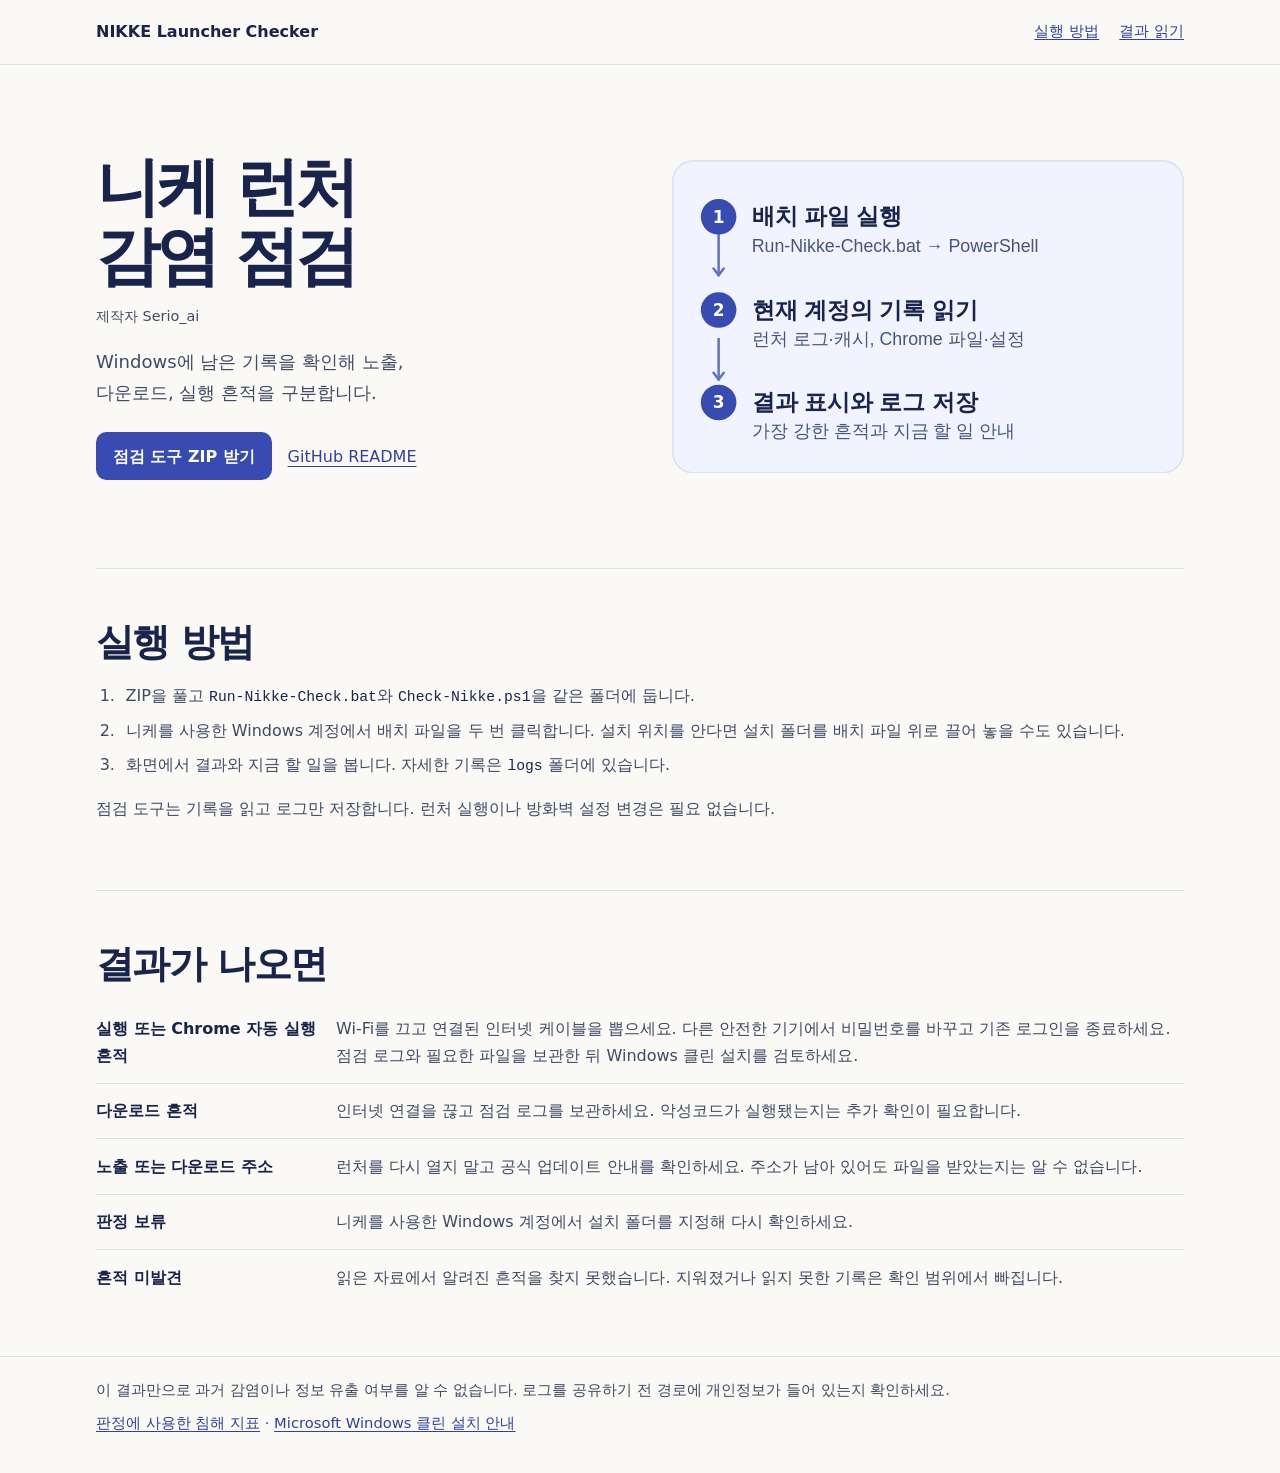
==== docs/index.html @ ef56664b "Add NIKKE launcher checker and user guide" ====
<!doctype html>
<html lang="ko">
<head>
  <meta charset="utf-8">
  <meta name="viewport" content="width=device-width, initial-scale=1">
  <meta name="description" content="니케 PC 런처의 알려진 감염 흔적을 Windows에서 확인하는 방법과 결과별 대응을 설명합니다.">
  <title>NIKKE Launcher Checker · 니케 런처 감염 점검</title>
  <style>
    :root { color-scheme: light; --paper: #faf9f5; --ink: #18244b; --body: #3f4a64; --line: #dce0eb; --accent: #374bb0; }
    * { box-sizing: border-box; }
    body { margin: 0; background: var(--paper); color: var(--body); font: 16px/1.7 system-ui, 'Malgun Gothic', sans-serif; word-break: keep-all; overflow-wrap: anywhere; }
    a { color: #2e429e; text-underline-offset: .22em; }
    a:focus-visible { outline: 3px solid #a54919; outline-offset: 4px; }
    .wrap { width: min(100% - 2rem, 68rem); margin-inline: auto; }
    header { border-bottom: 1px solid var(--line); }
    .bar { min-height: 4rem; display: flex; align-items: center; justify-content: space-between; gap: .6rem 1rem; flex-wrap: wrap; padding-block: .65rem; }
    .brand { color: var(--ink); font-weight: 750; }
    nav { display: flex; flex-wrap: wrap; gap: .5rem 1.25rem; }
    nav a { font-size: .94rem; }
    .hero { display: grid; grid-template-columns: 1fr 1fr; gap: clamp(1.5rem, 5vw, 4.5rem); align-items: center; padding-block: clamp(2.5rem, 7vw, 5.5rem); }
    h1, h2, dt { color: var(--ink); }
    h1 { margin: 0; font-size: clamp(2.35rem, 5vw, 4.4rem); line-height: 1.08; letter-spacing: -.06em; }
    h2 { margin: 0 0 .9rem; font-size: clamp(1.6rem, 4vw, 2.35rem); line-height: 1.2; letter-spacing: -.04em; }
    .author { margin: .8rem 0 0; font-size: .9rem; }
    .lead { margin: 1.15rem 0 1.5rem; max-width: 31ch; font-size: 1.13rem; }
    .actions { display: flex; align-items: center; flex-wrap: wrap; gap: .75rem 1rem; }
    .download { background: var(--accent); color: white; font-weight: 700; padding: .65rem 1.05rem; border-radius: .65rem; text-decoration: none; }
    .download:hover { background: #283b98; }
    figure { margin: 0; }
    figure svg { display: block; width: 100%; height: auto; }
    section { padding-block: clamp(1.65rem, 4vw, 3.2rem); border-top: 1px solid var(--line); }
    ol { padding-left: 1.5rem; margin-bottom: .75rem; }
    li { padding-left: .35rem; margin-bottom: .45rem; }
    code { color: var(--ink); font-size: .92em; }
    .results { margin: 0; }
    .results > div { display: grid; grid-template-columns: minmax(9rem, 14rem) 1fr; gap: .35rem 1rem; padding: .85rem 0; border-bottom: 1px solid var(--line); }
    .results > div:last-child { border-bottom: 0; }
    dt { font-weight: 700; }
    dd { margin: 0; }
    footer { border-top: 1px solid var(--line); padding-block: 1.25rem 2rem; font-size: .92rem; }
    footer p { margin: 0 0 .5rem; }
    @media (max-width: 44rem) { .hero { grid-template-columns: 1fr; } .results > div { grid-template-columns: 1fr; } }
  </style>
</head>
<body>
  <header>
    <div class="wrap bar">
      <span class="brand">NIKKE Launcher Checker</span>
      <nav aria-label="페이지 목차"><a href="#run">실행 방법</a><a href="#results">결과 읽기</a></nav>
    </div>
  </header>
  <main class="wrap">
    <div class="hero">
      <div>
        <h1>니케 런처<br>감염 점검</h1>
        <p class="author">제작자 Serio_ai</p>
        <p class="lead">Windows에 남은 기록을 확인해 노출, 다운로드, 실행 흔적을 구분합니다.</p>
        <div class="actions">
          <a class="download" href="https://github.com/Burntgogi/nikke-launcher-checker/archive/refs/heads/main.zip">점검 도구 ZIP 받기</a>
          <a href="https://github.com/Burntgogi/nikke-launcher-checker#readme">GitHub README</a>
        </div>
      </div>
      <figure>
        <svg xmlns="http://www.w3.org/2000/svg" viewBox="0 0 604 370" role="img" aria-labelledby="flow-title flow-desc">
  <title id="flow-title">니케 런처 체커 작동 순서</title>
  <desc id="flow-desc">배치 파일을 열면 PowerShell이 런처 로그와 캐시, Chrome 의심 파일과 사용자 레지스트리를 읽는다. 가장 강한 흔적에 맞춰 결과와 대응 방법을 보여 주고 점검 로그를 저장한다.</desc>
  <rect x="1" y="1" width="602" height="368" rx="24" fill="#f1f4ff" stroke="#dce2f6" stroke-width="2"/>
  <path d="M55 86v51m0 73v50" fill="none" stroke="#6474bc" stroke-width="3"/>
  <path d="m49 128 6 8 6-8m-12 123 6 8 6-8" fill="none" stroke="#6474bc" stroke-width="3" stroke-linecap="round" stroke-linejoin="round"/>
  <g fill="#374bb0">
    <circle cx="55" cy="67" r="21"/><circle cx="55" cy="177" r="21"/><circle cx="55" cy="286" r="21"/>
  </g>
  <g fill="#fff" font-family="system-ui, sans-serif" font-size="20" font-weight="700" text-anchor="middle">
    <text x="55" y="74">1</text><text x="55" y="184">2</text><text x="55" y="293">3</text>
  </g>
  <g fill="#18244b" font-family="Malgun Gothic, Apple SD Gothic Neo, sans-serif" font-size="27" font-weight="700">
    <text x="94" y="76">배치 파일 실행</text>
    <text x="94" y="186">현재 계정의 기록 읽기</text>
    <text x="94" y="295">결과 표시와 로그 저장</text>
  </g>
  <g fill="#47557c" font-family="Malgun Gothic, Apple SD Gothic Neo, sans-serif" font-size="21">
    <text x="94" y="108">Run-Nikke-Check.bat → PowerShell</text>
    <text x="94" y="218">런처 로그·캐시, Chrome 파일·설정</text>
    <text x="94" y="327">가장 강한 흔적과 지금 할 일 안내</text>
  </g>
</svg>
      </figure>
    </div>
    <section id="run">
      <h2>실행 방법</h2>
      <ol>
        <li>ZIP을 풀고 <code>Run-Nikke-Check.bat</code>와 <code>Check-Nikke.ps1</code>을 같은 폴더에 둡니다.</li>
        <li>니케를 사용한 Windows 계정에서 배치 파일을 두 번 클릭합니다. 설치 위치를 안다면 설치 폴더를 배치 파일 위로 끌어 놓을 수도 있습니다.</li>
        <li>화면에서 결과와 지금 할 일을 봅니다. 자세한 기록은 <code>logs</code> 폴더에 있습니다.</li>
      </ol>
      <p>점검 도구는 기록을 읽고 로그만 저장합니다. 런처 실행이나 방화벽 설정 변경은 필요 없습니다.</p>
    </section>
    <section id="results">
      <h2>결과가 나오면</h2>
      <dl class="results">
        <div><dt>실행 또는 Chrome 자동 실행 흔적</dt><dd>Wi-Fi를 끄고 연결된 인터넷 케이블을 뽑으세요. 다른 안전한 기기에서 비밀번호를 바꾸고 기존 로그인을 종료하세요. 점검 로그와 필요한 파일을 보관한 뒤 Windows 클린 설치를 검토하세요.</dd></div>
        <div><dt>다운로드 흔적</dt><dd>인터넷 연결을 끊고 점검 로그를 보관하세요. 악성코드가 실행됐는지는 추가 확인이 필요합니다.</dd></div>
        <div><dt>노출 또는 다운로드 주소</dt><dd>런처를 다시 열지 말고 공식 업데이트 안내를 확인하세요. 주소가 남아 있어도 파일을 받았는지는 알 수 없습니다.</dd></div>
        <div><dt>판정 보류</dt><dd>니케를 사용한 Windows 계정에서 설치 폴더를 지정해 다시 확인하세요.</dd></div>
        <div><dt>흔적 미발견</dt><dd>읽은 자료에서 알려진 흔적을 찾지 못했습니다. 지워졌거나 읽지 못한 기록은 확인 범위에서 빠집니다.</dd></div>
      </dl>
    </section>
  </main>
  <footer>
    <div class="wrap">
      <p>이 결과만으로 과거 감염이나 정보 유출 여부를 알 수 없습니다. 로그를 공유하기 전 경로에 개인정보가 들어 있는지 확인하세요.</p>
      <p><a href="https://github.com/MotherSphere/NIKKE-Launcher-Check/blob/main/docs/incident.md#indicators-of-compromise">판정에 사용한 침해 지표</a> · <a href="https://support.microsoft.com/en-us/windows/deployment/install-upgrade/reinstall-windows-with-the-installation-media">Microsoft Windows 클린 설치 안내</a></p>
    </div>
  </footer>
</body>
</html>
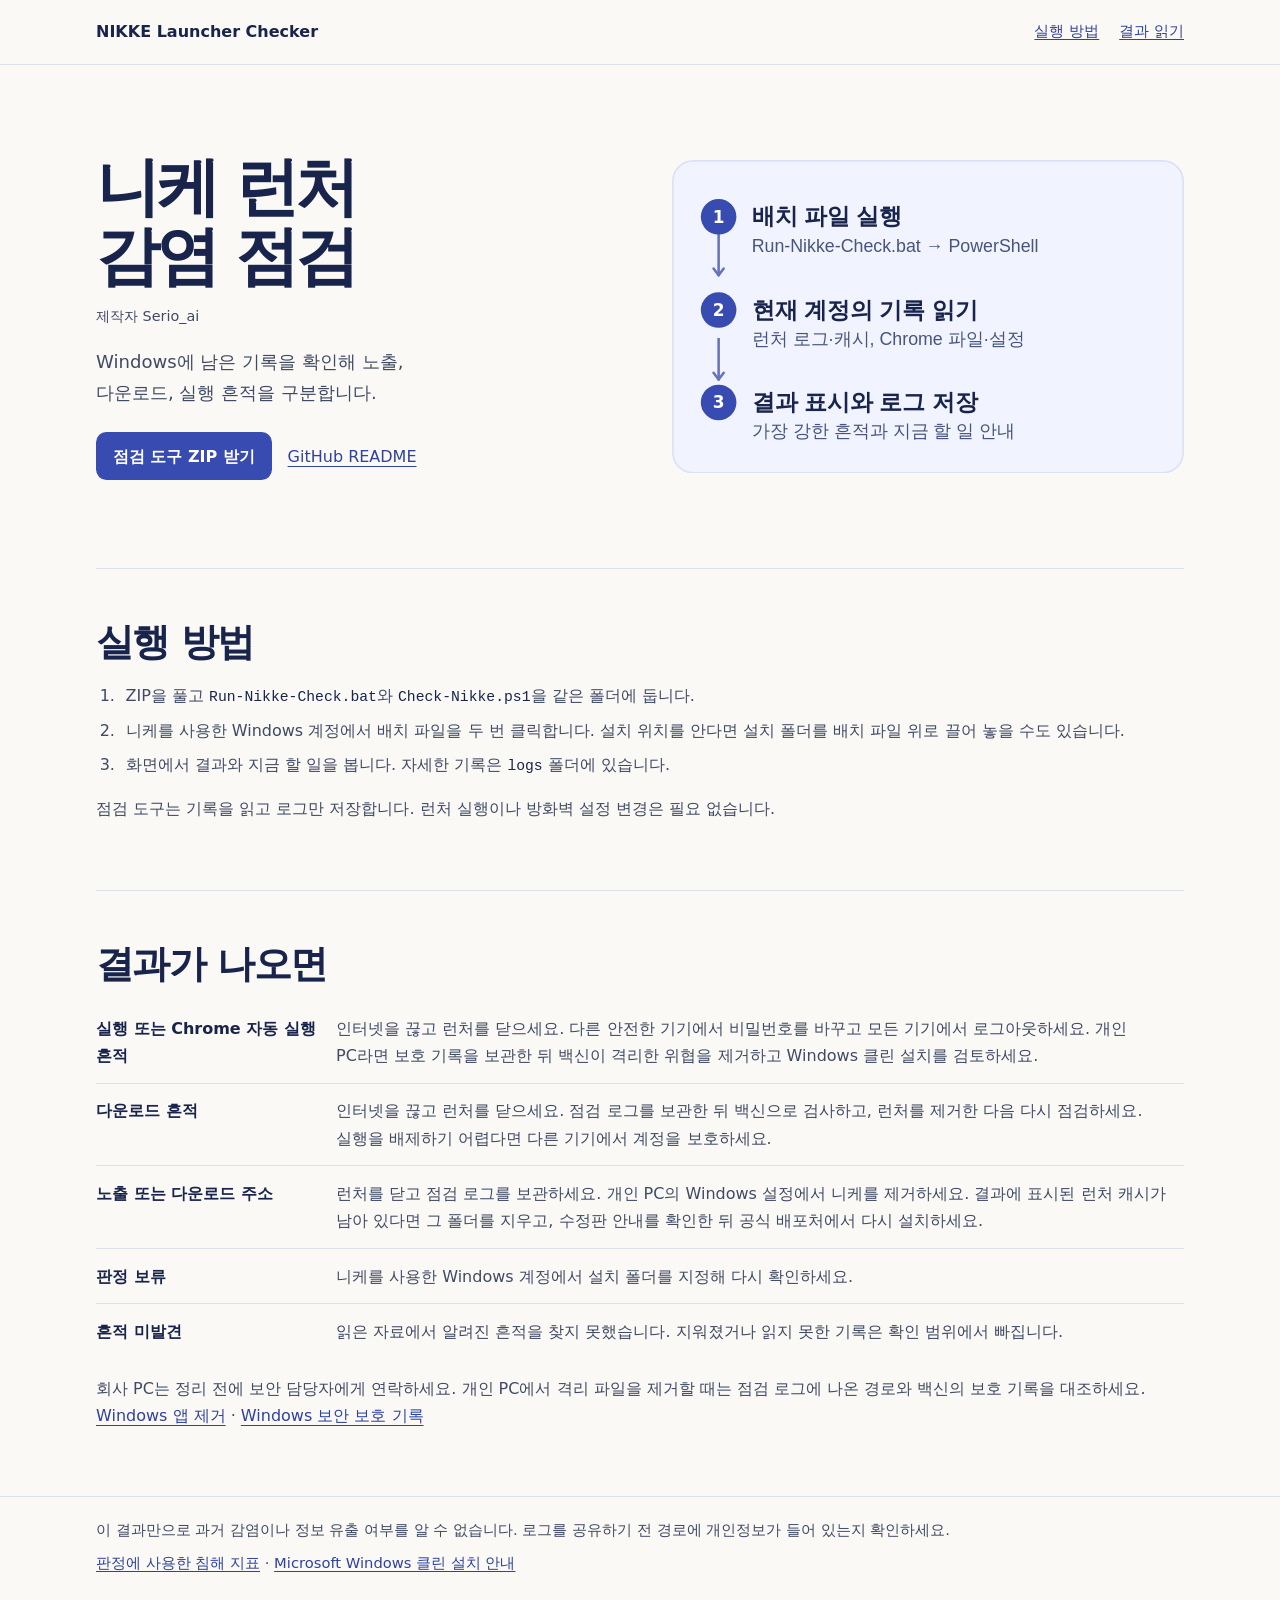
==== commit 34a6d566: "Guide personal PC users through launcher recovery" ====
--- a/docs/index.html
+++ b/docs/index.html
@@ -56,7 +56,7 @@
         <p class="author">제작자 Serio_ai</p>
         <p class="lead">Windows에 남은 기록을 확인해 노출, 다운로드, 실행 흔적을 구분합니다.</p>
         <div class="actions">
-          <a class="download" href="https://github.com/Burntgogi/nikke-launcher-checker/archive/refs/heads/main.zip">점검 도구 ZIP 받기</a>
+          <a class="download" href="https://burntgogi.github.io/nikke-launcher-checker/Nikke-Launcher-Checker.zip" download>점검 도구 ZIP 받기</a>
           <a href="https://github.com/Burntgogi/nikke-launcher-checker#readme">GitHub README</a>
         </div>
       </div>
@@ -98,12 +98,13 @@
     <section id="results">
       <h2>결과가 나오면</h2>
       <dl class="results">
-        <div><dt>실행 또는 Chrome 자동 실행 흔적</dt><dd>Wi-Fi를 끄고 연결된 인터넷 케이블을 뽑으세요. 다른 안전한 기기에서 비밀번호를 바꾸고 기존 로그인을 종료하세요. 점검 로그와 필요한 파일을 보관한 뒤 Windows 클린 설치를 검토하세요.</dd></div>
-        <div><dt>다운로드 흔적</dt><dd>인터넷 연결을 끊고 점검 로그를 보관하세요. 악성코드가 실행됐는지는 추가 확인이 필요합니다.</dd></div>
-        <div><dt>노출 또는 다운로드 주소</dt><dd>런처를 다시 열지 말고 공식 업데이트 안내를 확인하세요. 주소가 남아 있어도 파일을 받았는지는 알 수 없습니다.</dd></div>
+        <div><dt>실행 또는 Chrome 자동 실행 흔적</dt><dd>인터넷을 끊고 런처를 닫으세요. 다른 안전한 기기에서 비밀번호를 바꾸고 모든 기기에서 로그아웃하세요. 개인 PC라면 보호 기록을 보관한 뒤 백신이 격리한 위협을 제거하고 Windows 클린 설치를 검토하세요.</dd></div>
+        <div><dt>다운로드 흔적</dt><dd>인터넷을 끊고 런처를 닫으세요. 점검 로그를 보관한 뒤 백신으로 검사하고, 런처를 제거한 다음 다시 점검하세요. 실행을 배제하기 어렵다면 다른 기기에서 계정을 보호하세요.</dd></div>
+        <div><dt>노출 또는 다운로드 주소</dt><dd>런처를 닫고 점검 로그를 보관하세요. 개인 PC의 Windows 설정에서 니케를 제거하세요. 결과에 표시된 런처 캐시가 남아 있다면 그 폴더를 지우고, 수정판 안내를 확인한 뒤 공식 배포처에서 다시 설치하세요.</dd></div>
         <div><dt>판정 보류</dt><dd>니케를 사용한 Windows 계정에서 설치 폴더를 지정해 다시 확인하세요.</dd></div>
         <div><dt>흔적 미발견</dt><dd>읽은 자료에서 알려진 흔적을 찾지 못했습니다. 지워졌거나 읽지 못한 기록은 확인 범위에서 빠집니다.</dd></div>
       </dl>
+      <p>회사 PC는 정리 전에 보안 담당자에게 연락하세요. 개인 PC에서 격리 파일을 제거할 때는 점검 로그에 나온 경로와 백신의 보호 기록을 대조하세요. <a href="https://support.microsoft.com/en-gb/windows/apps/uninstall-or-remove-apps-and-programs-in-windows">Windows 앱 제거</a> · <a href="https://support.microsoft.com/en-us/windows/security/windows-security/protection-history-in-the-windows-security-app">Windows 보안 보호 기록</a></p>
     </section>
   </main>
   <footer>
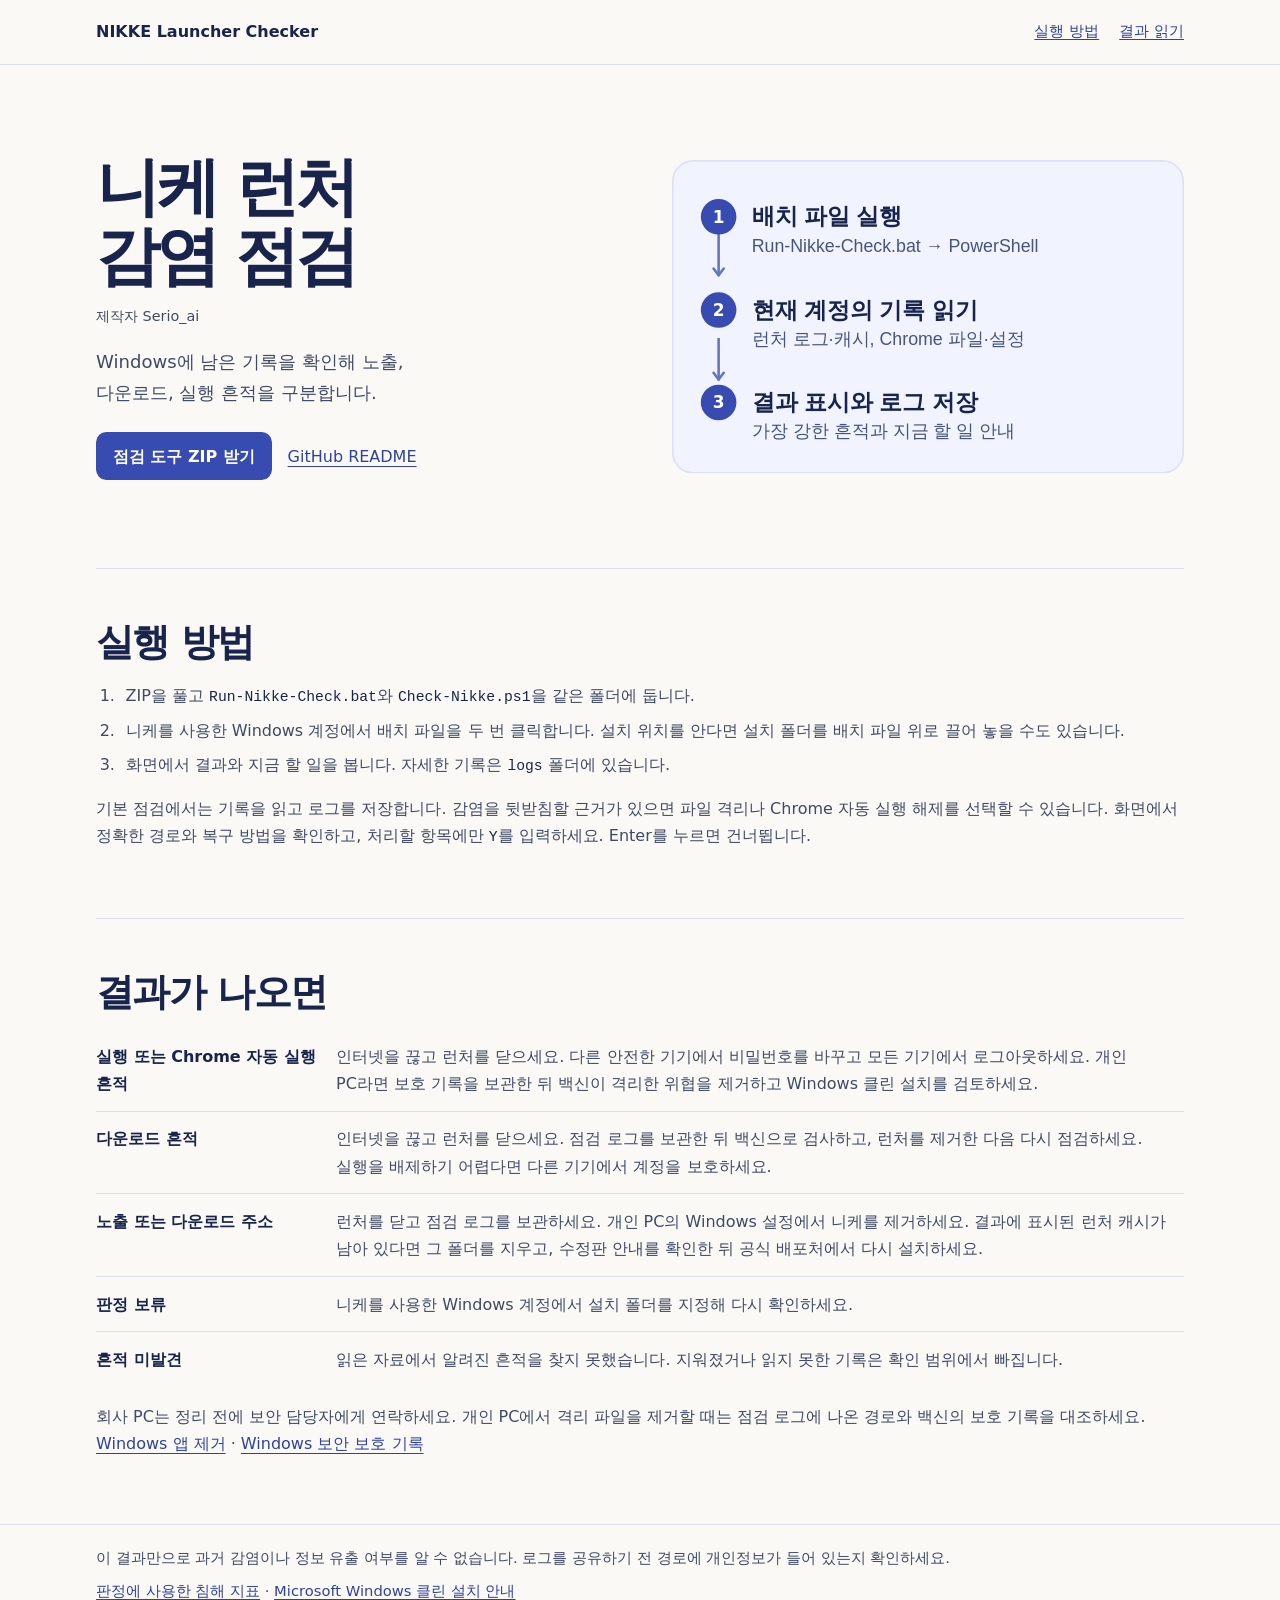
==== commit 70f28654: "Add confirmed quarantine and registry recovery options" ====
--- a/docs/index.html
+++ b/docs/index.html
@@ -93,7 +93,7 @@
         <li>니케를 사용한 Windows 계정에서 배치 파일을 두 번 클릭합니다. 설치 위치를 안다면 설치 폴더를 배치 파일 위로 끌어 놓을 수도 있습니다.</li>
         <li>화면에서 결과와 지금 할 일을 봅니다. 자세한 기록은 <code>logs</code> 폴더에 있습니다.</li>
       </ol>
-      <p>점검 도구는 기록을 읽고 로그만 저장합니다. 런처 실행이나 방화벽 설정 변경은 필요 없습니다.</p>
+      <p>기본 점검에서는 기록을 읽고 로그를 저장합니다. 감염을 뒷받침할 근거가 있으면 파일 격리나 Chrome 자동 실행 해제를 선택할 수 있습니다. 화면에서 정확한 경로와 복구 방법을 확인하고, 처리할 항목에만 <code>Y</code>를 입력하세요. Enter를 누르면 건너뜁니다.</p>
     </section>
     <section id="results">
       <h2>결과가 나오면</h2>
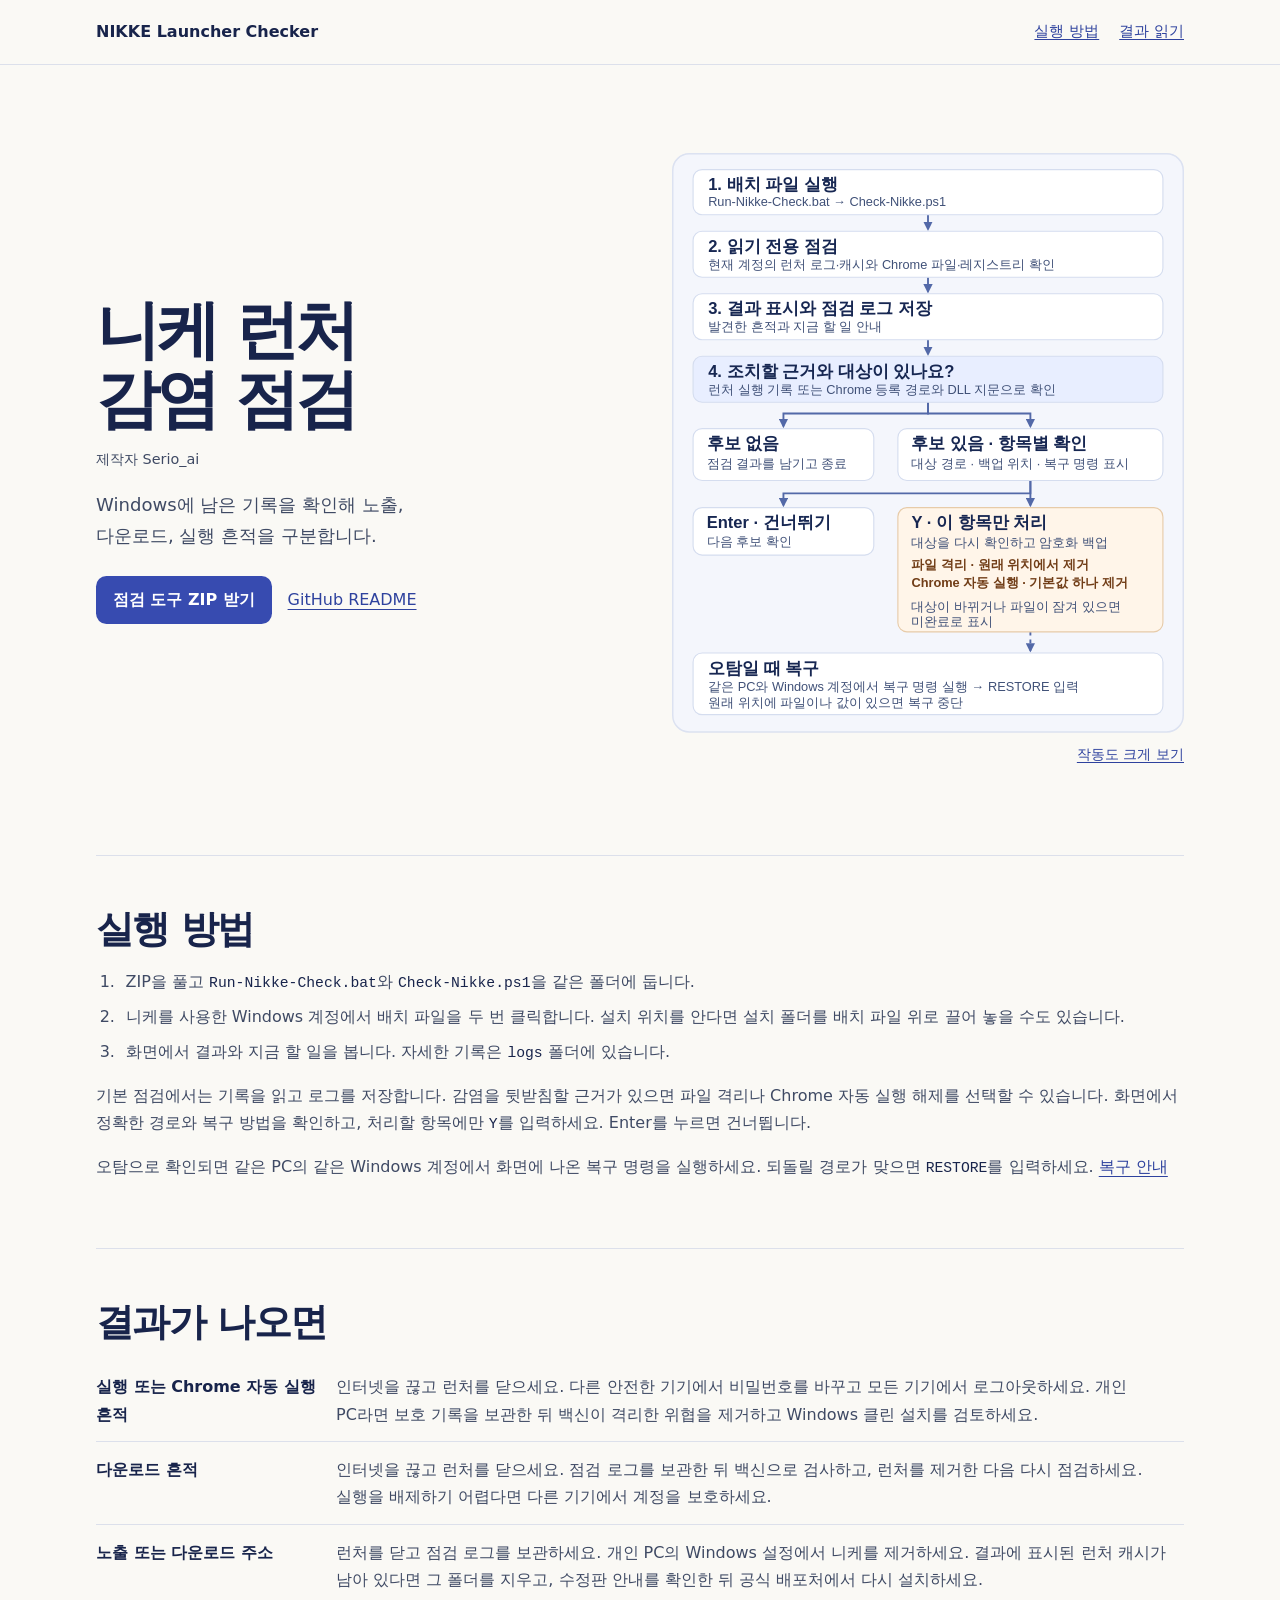
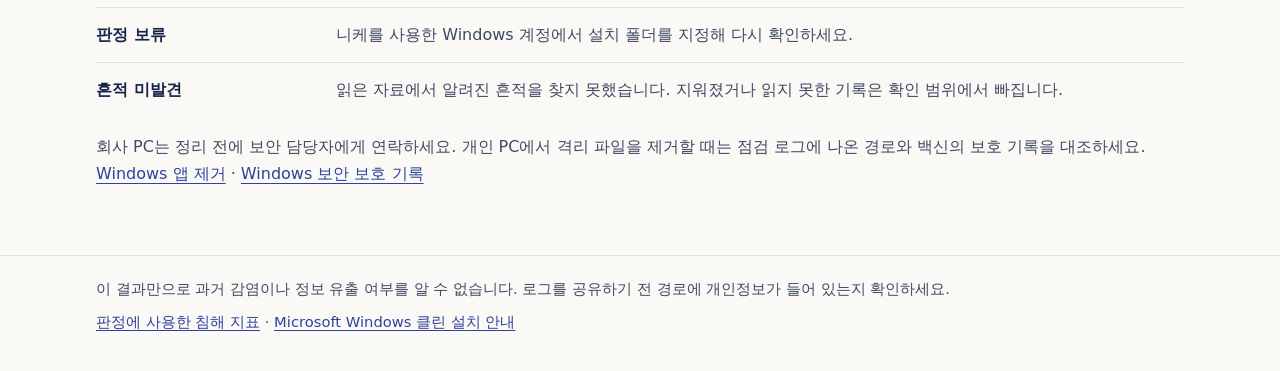
==== commit daf33110: "Update the guide with the response and recovery flow" ====
--- a/docs/index.html
+++ b/docs/index.html
@@ -28,6 +28,7 @@
     .download:hover { background: #283b98; }
     figure { margin: 0; }
     figure svg { display: block; width: 100%; height: auto; }
+    figcaption { margin-top: .6rem; font-size: .9rem; text-align: right; }
     section { padding-block: clamp(1.65rem, 4vw, 3.2rem); border-top: 1px solid var(--line); }
     ol { padding-left: 1.5rem; margin-bottom: .75rem; }
     li { padding-left: .35rem; margin-bottom: .45rem; }
@@ -61,29 +62,65 @@
         </div>
       </div>
       <figure>
-        <svg xmlns="http://www.w3.org/2000/svg" viewBox="0 0 604 370" role="img" aria-labelledby="flow-title flow-desc">
-  <title id="flow-title">니케 런처 체커 작동 순서</title>
-  <desc id="flow-desc">배치 파일을 열면 PowerShell이 런처 로그와 캐시, Chrome 의심 파일과 사용자 레지스트리를 읽는다. 가장 강한 흔적에 맞춰 결과와 대응 방법을 보여 주고 점검 로그를 저장한다.</desc>
-  <rect x="1" y="1" width="602" height="368" rx="24" fill="#f1f4ff" stroke="#dce2f6" stroke-width="2"/>
-  <path d="M55 86v51m0 73v50" fill="none" stroke="#6474bc" stroke-width="3"/>
-  <path d="m49 128 6 8 6-8m-12 123 6 8 6-8" fill="none" stroke="#6474bc" stroke-width="3" stroke-linecap="round" stroke-linejoin="round"/>
-  <g fill="#374bb0">
-    <circle cx="55" cy="67" r="21"/><circle cx="55" cy="177" r="21"/><circle cx="55" cy="286" r="21"/>
+        <svg xmlns="http://www.w3.org/2000/svg" width="680" height="770" viewBox="0 0 680 770" role="img" aria-labelledby="flow-title flow-desc" xml:lang="ko">
+  <title id="flow-title">니케 런처 체커의 점검과 선택 조치</title>
+  <desc id="flow-desc">배치 파일이 읽기 전용 점검을 실행하고 결과를 저장한다. 감염 근거와 조치 대상이 있으면 항목별 경로, 백업 위치, 복구 명령을 보여 준다. Enter는 건너뛰고 Y는 해당 항목만 다시 확인하고 백업한 뒤 처리한다. 파일은 격리하고 Chrome에서 의심 DLL을 불러오는 현재 계정의 레지스트리 기본값은 제거할 수 있다. 오탐이면 같은 PC와 Windows 계정에서 복구 명령을 실행한다.</desc>
+  <defs>
+    <marker id="arrow" viewBox="0 0 10 10" refX="8" refY="5" markerWidth="5" markerHeight="5" orient="auto">
+      <path d="M0 0L10 5L0 10z" fill="#5369a8"/>
+    </marker>
+  </defs>
+  <rect x="1" y="1" width="678" height="768" rx="22" fill="#f4f6fc" stroke="#dce2f1" stroke-width="2"/>
+  <g fill="none" stroke="#5369a8" stroke-width="2.5" marker-end="url(#arrow)">
+    <path d="M340 82v19"/><path d="M340 165v19"/><path d="M340 248v19"/>
+    <path d="M340 331v15H148v17"/><path d="M340 331v15h136v17"/>
+    <path d="M476 435v17H148v16"/><path d="M476 435v33"/>
+    <path d="M476 636v25" stroke-dasharray="5 5"/>
   </g>
-  <g fill="#fff" font-family="system-ui, sans-serif" font-size="20" font-weight="700" text-anchor="middle">
-    <text x="55" y="74">1</text><text x="55" y="184">2</text><text x="55" y="293">3</text>
+  <g fill="#fff" stroke="#d5ddef" stroke-width="1.5">
+    <rect x="28" y="22" width="624" height="60" rx="12"/>
+    <rect x="28" y="104" width="624" height="61" rx="12"/>
+    <rect x="28" y="187" width="624" height="61" rx="12"/>
+    <rect x="28" y="270" width="624" height="61" rx="12" fill="#e8eeff"/>
+    <rect x="28" y="366" width="240" height="69" rx="12"/>
+    <rect x="300" y="366" width="352" height="69" rx="12"/>
+    <rect x="28" y="471" width="240" height="63" rx="12"/>
+    <rect x="300" y="471" width="352" height="165" rx="12" fill="#fff5e9" stroke="#e7cba9"/>
+    <rect x="28" y="664" width="624" height="82" rx="12"/>
   </g>
-  <g fill="#18244b" font-family="Malgun Gothic, Apple SD Gothic Neo, sans-serif" font-size="27" font-weight="700">
-    <text x="94" y="76">배치 파일 실행</text>
-    <text x="94" y="186">현재 계정의 기록 읽기</text>
-    <text x="94" y="295">결과 표시와 로그 저장</text>
-  </g>
-  <g fill="#47557c" font-family="Malgun Gothic, Apple SD Gothic Neo, sans-serif" font-size="21">
-    <text x="94" y="108">Run-Nikke-Check.bat → PowerShell</text>
-    <text x="94" y="218">런처 로그·캐시, Chrome 파일·설정</text>
-    <text x="94" y="327">가장 강한 흔적과 지금 할 일 안내</text>
+  <g font-family="'Malgun Gothic', 'Apple SD Gothic Neo', 'Noto Sans CJK KR', sans-serif">
+    <g fill="#172752" font-size="22" font-weight="700">
+      <text x="48" y="49">1. 배치 파일 실행</text>
+      <text x="48" y="131">2. 읽기 전용 점검</text>
+      <text x="48" y="214">3. 결과 표시와 점검 로그 저장</text>
+      <text x="48" y="297">4. 조치할 근거와 대상이 있나요?</text>
+      <text x="46" y="393">후보 없음</text>
+      <text x="318" y="393">후보 있음 · 항목별 확인</text>
+      <text x="46" y="498">Enter · 건너뛰기</text>
+      <text x="318" y="498">Y · 이 항목만 처리</text>
+      <text x="48" y="692">오탐일 때 복구</text>
+    </g>
+    <g fill="#405178" font-size="17">
+      <text x="48" y="71">Run-Nikke-Check.bat → Check-Nikke.ps1</text>
+      <text x="48" y="154">현재 계정의 런처 로그·캐시와 Chrome 파일·레지스트리 확인</text>
+      <text x="48" y="237">발견한 흔적과 지금 할 일 안내</text>
+      <text x="48" y="320">런처 실행 기록 또는 Chrome 등록 경로와 DLL 지문으로 확인</text>
+      <text x="46" y="418">점검 결과를 남기고 종료</text>
+      <text x="318" y="418">대상 경로 · 백업 위치 · 복구 명령 표시</text>
+      <text x="46" y="522">다음 후보 확인</text>
+      <text x="318" y="523">대상을 다시 확인하고 암호화 백업</text>
+      <text x="318" y="608">대상이 바뀌거나 파일이 잠겨 있으면</text>
+      <text x="318" y="628">미완료로 표시</text>
+      <text x="48" y="715">같은 PC와 Windows 계정에서 복구 명령 실행 → RESTORE 입력</text>
+      <text x="48" y="736">원래 위치에 파일이나 값이 있으면 복구 중단</text>
+    </g>
+    <g fill="#713d17" font-size="17" font-weight="700">
+      <text x="318" y="553">파일 격리 · 원래 위치에서 제거</text>
+      <text x="318" y="577">Chrome 자동 실행 · 기본값 하나 제거</text>
+    </g>
   </g>
 </svg>
+        <figcaption><a href="check-flow.svg">작동도 크게 보기</a></figcaption>
       </figure>
     </div>
     <section id="run">
@@ -94,6 +131,7 @@
         <li>화면에서 결과와 지금 할 일을 봅니다. 자세한 기록은 <code>logs</code> 폴더에 있습니다.</li>
       </ol>
       <p>기본 점검에서는 기록을 읽고 로그를 저장합니다. 감염을 뒷받침할 근거가 있으면 파일 격리나 Chrome 자동 실행 해제를 선택할 수 있습니다. 화면에서 정확한 경로와 복구 방법을 확인하고, 처리할 항목에만 <code>Y</code>를 입력하세요. Enter를 누르면 건너뜁니다.</p>
+      <p>오탐으로 확인되면 같은 PC의 같은 Windows 계정에서 화면에 나온 복구 명령을 실행하세요. 되돌릴 경로가 맞으면 <code>RESTORE</code>를 입력하세요. <a href="https://github.com/Burntgogi/nikke-launcher-checker#파일-격리와-자동-실행-해제">복구 안내</a></p>
     </section>
     <section id="results">
       <h2>결과가 나오면</h2>
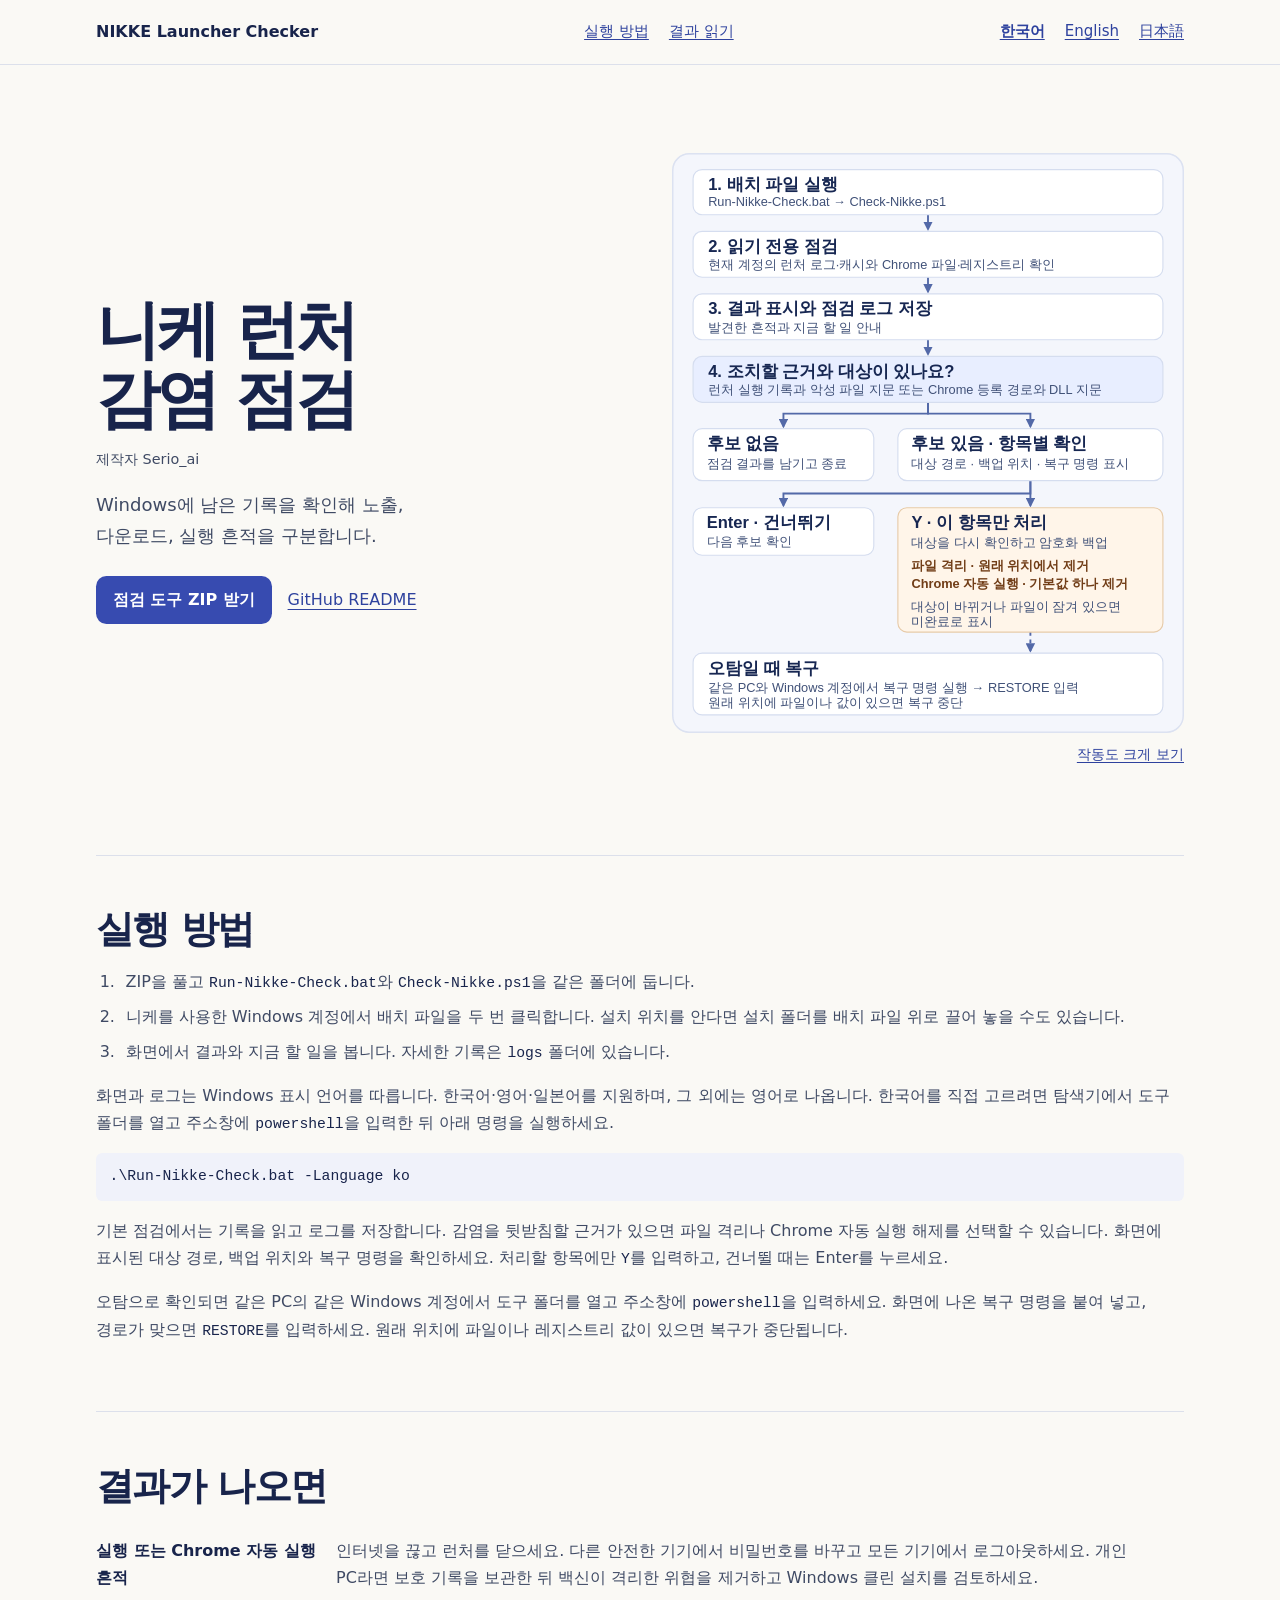
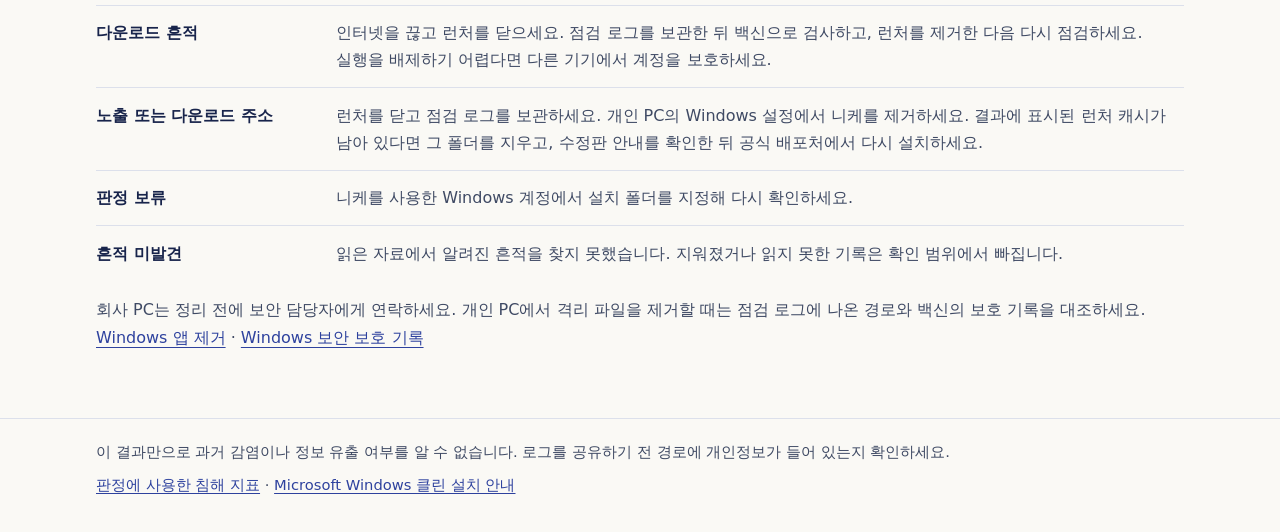
==== commit de598aae: "Localize the NIKKE launcher checker in English and Japanese" ====
--- a/docs/index.html
+++ b/docs/index.html
@@ -5,49 +5,22 @@
   <meta name="viewport" content="width=device-width, initial-scale=1">
   <meta name="description" content="니케 PC 런처의 알려진 감염 흔적을 Windows에서 확인하는 방법과 결과별 대응을 설명합니다.">
   <title>NIKKE Launcher Checker · 니케 런처 감염 점검</title>
-  <style>
-    :root { color-scheme: light; --paper: #faf9f5; --ink: #18244b; --body: #3f4a64; --line: #dce0eb; --accent: #374bb0; }
-    * { box-sizing: border-box; }
-    body { margin: 0; background: var(--paper); color: var(--body); font: 16px/1.7 system-ui, 'Malgun Gothic', sans-serif; word-break: keep-all; overflow-wrap: anywhere; }
-    a { color: #2e429e; text-underline-offset: .22em; }
-    a:focus-visible { outline: 3px solid #a54919; outline-offset: 4px; }
-    .wrap { width: min(100% - 2rem, 68rem); margin-inline: auto; }
-    header { border-bottom: 1px solid var(--line); }
-    .bar { min-height: 4rem; display: flex; align-items: center; justify-content: space-between; gap: .6rem 1rem; flex-wrap: wrap; padding-block: .65rem; }
-    .brand { color: var(--ink); font-weight: 750; }
-    nav { display: flex; flex-wrap: wrap; gap: .5rem 1.25rem; }
-    nav a { font-size: .94rem; }
-    .hero { display: grid; grid-template-columns: 1fr 1fr; gap: clamp(1.5rem, 5vw, 4.5rem); align-items: center; padding-block: clamp(2.5rem, 7vw, 5.5rem); }
-    h1, h2, dt { color: var(--ink); }
-    h1 { margin: 0; font-size: clamp(2.35rem, 5vw, 4.4rem); line-height: 1.08; letter-spacing: -.06em; }
-    h2 { margin: 0 0 .9rem; font-size: clamp(1.6rem, 4vw, 2.35rem); line-height: 1.2; letter-spacing: -.04em; }
-    .author { margin: .8rem 0 0; font-size: .9rem; }
-    .lead { margin: 1.15rem 0 1.5rem; max-width: 31ch; font-size: 1.13rem; }
-    .actions { display: flex; align-items: center; flex-wrap: wrap; gap: .75rem 1rem; }
-    .download { background: var(--accent); color: white; font-weight: 700; padding: .65rem 1.05rem; border-radius: .65rem; text-decoration: none; }
-    .download:hover { background: #283b98; }
-    figure { margin: 0; }
-    figure svg { display: block; width: 100%; height: auto; }
-    figcaption { margin-top: .6rem; font-size: .9rem; text-align: right; }
-    section { padding-block: clamp(1.65rem, 4vw, 3.2rem); border-top: 1px solid var(--line); }
-    ol { padding-left: 1.5rem; margin-bottom: .75rem; }
-    li { padding-left: .35rem; margin-bottom: .45rem; }
-    code { color: var(--ink); font-size: .92em; }
-    .results { margin: 0; }
-    .results > div { display: grid; grid-template-columns: minmax(9rem, 14rem) 1fr; gap: .35rem 1rem; padding: .85rem 0; border-bottom: 1px solid var(--line); }
-    .results > div:last-child { border-bottom: 0; }
-    dt { font-weight: 700; }
-    dd { margin: 0; }
-    footer { border-top: 1px solid var(--line); padding-block: 1.25rem 2rem; font-size: .92rem; }
-    footer p { margin: 0 0 .5rem; }
-    @media (max-width: 44rem) { .hero { grid-template-columns: 1fr; } .results > div { grid-template-columns: 1fr; } }
-  </style>
+  <link rel="alternate" hreflang="ko" href="https://burntgogi.github.io/nikke-launcher-checker/">
+  <link rel="alternate" hreflang="en" href="https://burntgogi.github.io/nikke-launcher-checker/en/">
+  <link rel="alternate" hreflang="ja" href="https://burntgogi.github.io/nikke-launcher-checker/ja/">
+  <link rel="alternate" hreflang="x-default" href="https://burntgogi.github.io/nikke-launcher-checker/">
+  <link rel="stylesheet" href="./style.css">
 </head>
 <body>
   <header>
     <div class="wrap bar">
       <span class="brand">NIKKE Launcher Checker</span>
       <nav aria-label="페이지 목차"><a href="#run">실행 방법</a><a href="#results">결과 읽기</a></nav>
+      <nav aria-label="언어 선택">
+        <a href="./" lang="ko" hreflang="ko" aria-current="page">한국어</a>
+        <a href="./en/" lang="en" hreflang="en">English</a>
+        <a href="./ja/" lang="ja" hreflang="ja">日本語</a>
+      </nav>
     </div>
   </header>
   <main class="wrap">
@@ -62,64 +35,7 @@
         </div>
       </div>
       <figure>
-        <svg xmlns="http://www.w3.org/2000/svg" width="680" height="770" viewBox="0 0 680 770" role="img" aria-labelledby="flow-title flow-desc" xml:lang="ko">
-  <title id="flow-title">니케 런처 체커의 점검과 선택 조치</title>
-  <desc id="flow-desc">배치 파일이 읽기 전용 점검을 실행하고 결과를 저장한다. 감염 근거와 조치 대상이 있으면 항목별 경로, 백업 위치, 복구 명령을 보여 준다. Enter는 건너뛰고 Y는 해당 항목만 다시 확인하고 백업한 뒤 처리한다. 파일은 격리하고 Chrome에서 의심 DLL을 불러오는 현재 계정의 레지스트리 기본값은 제거할 수 있다. 오탐이면 같은 PC와 Windows 계정에서 복구 명령을 실행한다.</desc>
-  <defs>
-    <marker id="arrow" viewBox="0 0 10 10" refX="8" refY="5" markerWidth="5" markerHeight="5" orient="auto">
-      <path d="M0 0L10 5L0 10z" fill="#5369a8"/>
-    </marker>
-  </defs>
-  <rect x="1" y="1" width="678" height="768" rx="22" fill="#f4f6fc" stroke="#dce2f1" stroke-width="2"/>
-  <g fill="none" stroke="#5369a8" stroke-width="2.5" marker-end="url(#arrow)">
-    <path d="M340 82v19"/><path d="M340 165v19"/><path d="M340 248v19"/>
-    <path d="M340 331v15H148v17"/><path d="M340 331v15h136v17"/>
-    <path d="M476 435v17H148v16"/><path d="M476 435v33"/>
-    <path d="M476 636v25" stroke-dasharray="5 5"/>
-  </g>
-  <g fill="#fff" stroke="#d5ddef" stroke-width="1.5">
-    <rect x="28" y="22" width="624" height="60" rx="12"/>
-    <rect x="28" y="104" width="624" height="61" rx="12"/>
-    <rect x="28" y="187" width="624" height="61" rx="12"/>
-    <rect x="28" y="270" width="624" height="61" rx="12" fill="#e8eeff"/>
-    <rect x="28" y="366" width="240" height="69" rx="12"/>
-    <rect x="300" y="366" width="352" height="69" rx="12"/>
-    <rect x="28" y="471" width="240" height="63" rx="12"/>
-    <rect x="300" y="471" width="352" height="165" rx="12" fill="#fff5e9" stroke="#e7cba9"/>
-    <rect x="28" y="664" width="624" height="82" rx="12"/>
-  </g>
-  <g font-family="'Malgun Gothic', 'Apple SD Gothic Neo', 'Noto Sans CJK KR', sans-serif">
-    <g fill="#172752" font-size="22" font-weight="700">
-      <text x="48" y="49">1. 배치 파일 실행</text>
-      <text x="48" y="131">2. 읽기 전용 점검</text>
-      <text x="48" y="214">3. 결과 표시와 점검 로그 저장</text>
-      <text x="48" y="297">4. 조치할 근거와 대상이 있나요?</text>
-      <text x="46" y="393">후보 없음</text>
-      <text x="318" y="393">후보 있음 · 항목별 확인</text>
-      <text x="46" y="498">Enter · 건너뛰기</text>
-      <text x="318" y="498">Y · 이 항목만 처리</text>
-      <text x="48" y="692">오탐일 때 복구</text>
-    </g>
-    <g fill="#405178" font-size="17">
-      <text x="48" y="71">Run-Nikke-Check.bat → Check-Nikke.ps1</text>
-      <text x="48" y="154">현재 계정의 런처 로그·캐시와 Chrome 파일·레지스트리 확인</text>
-      <text x="48" y="237">발견한 흔적과 지금 할 일 안내</text>
-      <text x="48" y="320">런처 실행 기록 또는 Chrome 등록 경로와 DLL 지문으로 확인</text>
-      <text x="46" y="418">점검 결과를 남기고 종료</text>
-      <text x="318" y="418">대상 경로 · 백업 위치 · 복구 명령 표시</text>
-      <text x="46" y="522">다음 후보 확인</text>
-      <text x="318" y="523">대상을 다시 확인하고 암호화 백업</text>
-      <text x="318" y="608">대상이 바뀌거나 파일이 잠겨 있으면</text>
-      <text x="318" y="628">미완료로 표시</text>
-      <text x="48" y="715">같은 PC와 Windows 계정에서 복구 명령 실행 → RESTORE 입력</text>
-      <text x="48" y="736">원래 위치에 파일이나 값이 있으면 복구 중단</text>
-    </g>
-    <g fill="#713d17" font-size="17" font-weight="700">
-      <text x="318" y="553">파일 격리 · 원래 위치에서 제거</text>
-      <text x="318" y="577">Chrome 자동 실행 · 기본값 하나 제거</text>
-    </g>
-  </g>
-</svg>
+        <img src="check-flow.svg" width="680" height="770" alt="읽기 전용 점검 후 결과를 저장합니다. 조치할 근거가 있으면 대상, 백업 위치, 복구 명령을 보여 주고 확인한 항목만 처리합니다.">
         <figcaption><a href="check-flow.svg">작동도 크게 보기</a></figcaption>
       </figure>
     </div>
@@ -130,8 +46,10 @@
         <li>니케를 사용한 Windows 계정에서 배치 파일을 두 번 클릭합니다. 설치 위치를 안다면 설치 폴더를 배치 파일 위로 끌어 놓을 수도 있습니다.</li>
         <li>화면에서 결과와 지금 할 일을 봅니다. 자세한 기록은 <code>logs</code> 폴더에 있습니다.</li>
       </ol>
-      <p>기본 점검에서는 기록을 읽고 로그를 저장합니다. 감염을 뒷받침할 근거가 있으면 파일 격리나 Chrome 자동 실행 해제를 선택할 수 있습니다. 화면에서 정확한 경로와 복구 방법을 확인하고, 처리할 항목에만 <code>Y</code>를 입력하세요. Enter를 누르면 건너뜁니다.</p>
-      <p>오탐으로 확인되면 같은 PC의 같은 Windows 계정에서 화면에 나온 복구 명령을 실행하세요. 되돌릴 경로가 맞으면 <code>RESTORE</code>를 입력하세요. <a href="https://github.com/Burntgogi/nikke-launcher-checker#파일-격리와-자동-실행-해제">복구 안내</a></p>
+      <p>화면과 로그는 Windows 표시 언어를 따릅니다. 한국어·영어·일본어를 지원하며, 그 외에는 영어로 나옵니다. 한국어를 직접 고르려면 탐색기에서 도구 폴더를 열고 주소창에 <code>powershell</code>을 입력한 뒤 아래 명령을 실행하세요.</p>
+      <pre><code>.\Run-Nikke-Check.bat -Language ko</code></pre>
+      <p>기본 점검에서는 기록을 읽고 로그를 저장합니다. 감염을 뒷받침할 근거가 있으면 파일 격리나 Chrome 자동 실행 해제를 선택할 수 있습니다. 화면에 표시된 대상 경로, 백업 위치와 복구 명령을 확인하세요. 처리할 항목에만 <code>Y</code>를 입력하고, 건너뛸 때는 Enter를 누르세요.</p>
+      <p>오탐으로 확인되면 같은 PC의 같은 Windows 계정에서 도구 폴더를 열고 주소창에 <code>powershell</code>을 입력하세요. 화면에 나온 복구 명령을 붙여 넣고, 경로가 맞으면 <code>RESTORE</code>를 입력하세요. 원래 위치에 파일이나 레지스트리 값이 있으면 복구가 중단됩니다.</p>
     </section>
     <section id="results">
       <h2>결과가 나오면</h2>
--- a/docs/style.css
+++ b/docs/style.css
@@ -0,0 +1,38 @@
+:root { color-scheme: light; --paper: #faf9f5; --ink: #18244b; --body: #3f4a64; --line: #dce0eb; --accent: #374bb0; }
+* { box-sizing: border-box; }
+body { margin: 0; background: var(--paper); color: var(--body); font: 16px/1.7 system-ui, 'Malgun Gothic', sans-serif; word-break: keep-all; overflow-wrap: anywhere; }
+a { color: #2e429e; text-underline-offset: .22em; }
+a:focus-visible { outline: 3px solid #a54919; outline-offset: 4px; }
+.wrap { width: min(100% - 2rem, 68rem); margin-inline: auto; }
+header { border-bottom: 1px solid var(--line); }
+.bar { min-height: 4rem; display: flex; align-items: center; justify-content: space-between; gap: .6rem 1rem; flex-wrap: wrap; padding-block: .65rem; }
+.brand { color: var(--ink); font-weight: 750; }
+nav { display: flex; flex-wrap: wrap; gap: .5rem 1.25rem; }
+nav a { font-size: .94rem; }
+.hero { display: grid; grid-template-columns: 1fr 1fr; gap: clamp(1.5rem, 5vw, 4.5rem); align-items: center; padding-block: clamp(2.5rem, 7vw, 5.5rem); }
+h1, h2, dt { color: var(--ink); }
+h1 { margin: 0; font-size: clamp(2.35rem, 5vw, 4.4rem); line-height: 1.08; letter-spacing: -.06em; }
+h2 { margin: 0 0 .9rem; font-size: clamp(1.6rem, 4vw, 2.35rem); line-height: 1.2; letter-spacing: -.04em; }
+.author { margin: .8rem 0 0; font-size: .9rem; }
+.lead { margin: 1.15rem 0 1.5rem; max-width: 31ch; font-size: 1.13rem; }
+.actions { display: flex; align-items: center; flex-wrap: wrap; gap: .75rem 1rem; }
+.download { background: var(--accent); color: white; font-weight: 700; padding: .65rem 1.05rem; border-radius: .65rem; text-decoration: none; }
+.download:hover { background: #283b98; }
+figure { margin: 0; }
+figure img { display: block; width: 100%; height: auto; }
+figcaption { margin-top: .6rem; font-size: .9rem; text-align: right; }
+section { padding-block: clamp(1.65rem, 4vw, 3.2rem); border-top: 1px solid var(--line); }
+ol { padding-left: 1.5rem; margin-bottom: .75rem; }
+li { padding-left: .35rem; margin-bottom: .45rem; }
+code { color: var(--ink); font-size: .92em; }
+.results { margin: 0; }
+.results > div { display: grid; grid-template-columns: minmax(9rem, 14rem) 1fr; gap: .35rem 1rem; padding: .85rem 0; border-bottom: 1px solid var(--line); }
+.results > div:last-child { border-bottom: 0; }
+dt { font-weight: 700; }
+dd { margin: 0; }
+footer { border-top: 1px solid var(--line); padding-block: 1.25rem 2rem; font-size: .92rem; }
+footer p { margin: 0 0 .5rem; }
+@media (max-width: 44rem) { .hero { grid-template-columns: 1fr; } .results > div { grid-template-columns: 1fr; } }
+[lang="ja"] body { word-break: normal; }
+nav a[aria-current="page"] { font-weight: 700; }
+pre { max-width: 100%; overflow-x: auto; padding: .65rem .85rem; background: #f0f2fa; border-radius: .4rem; }
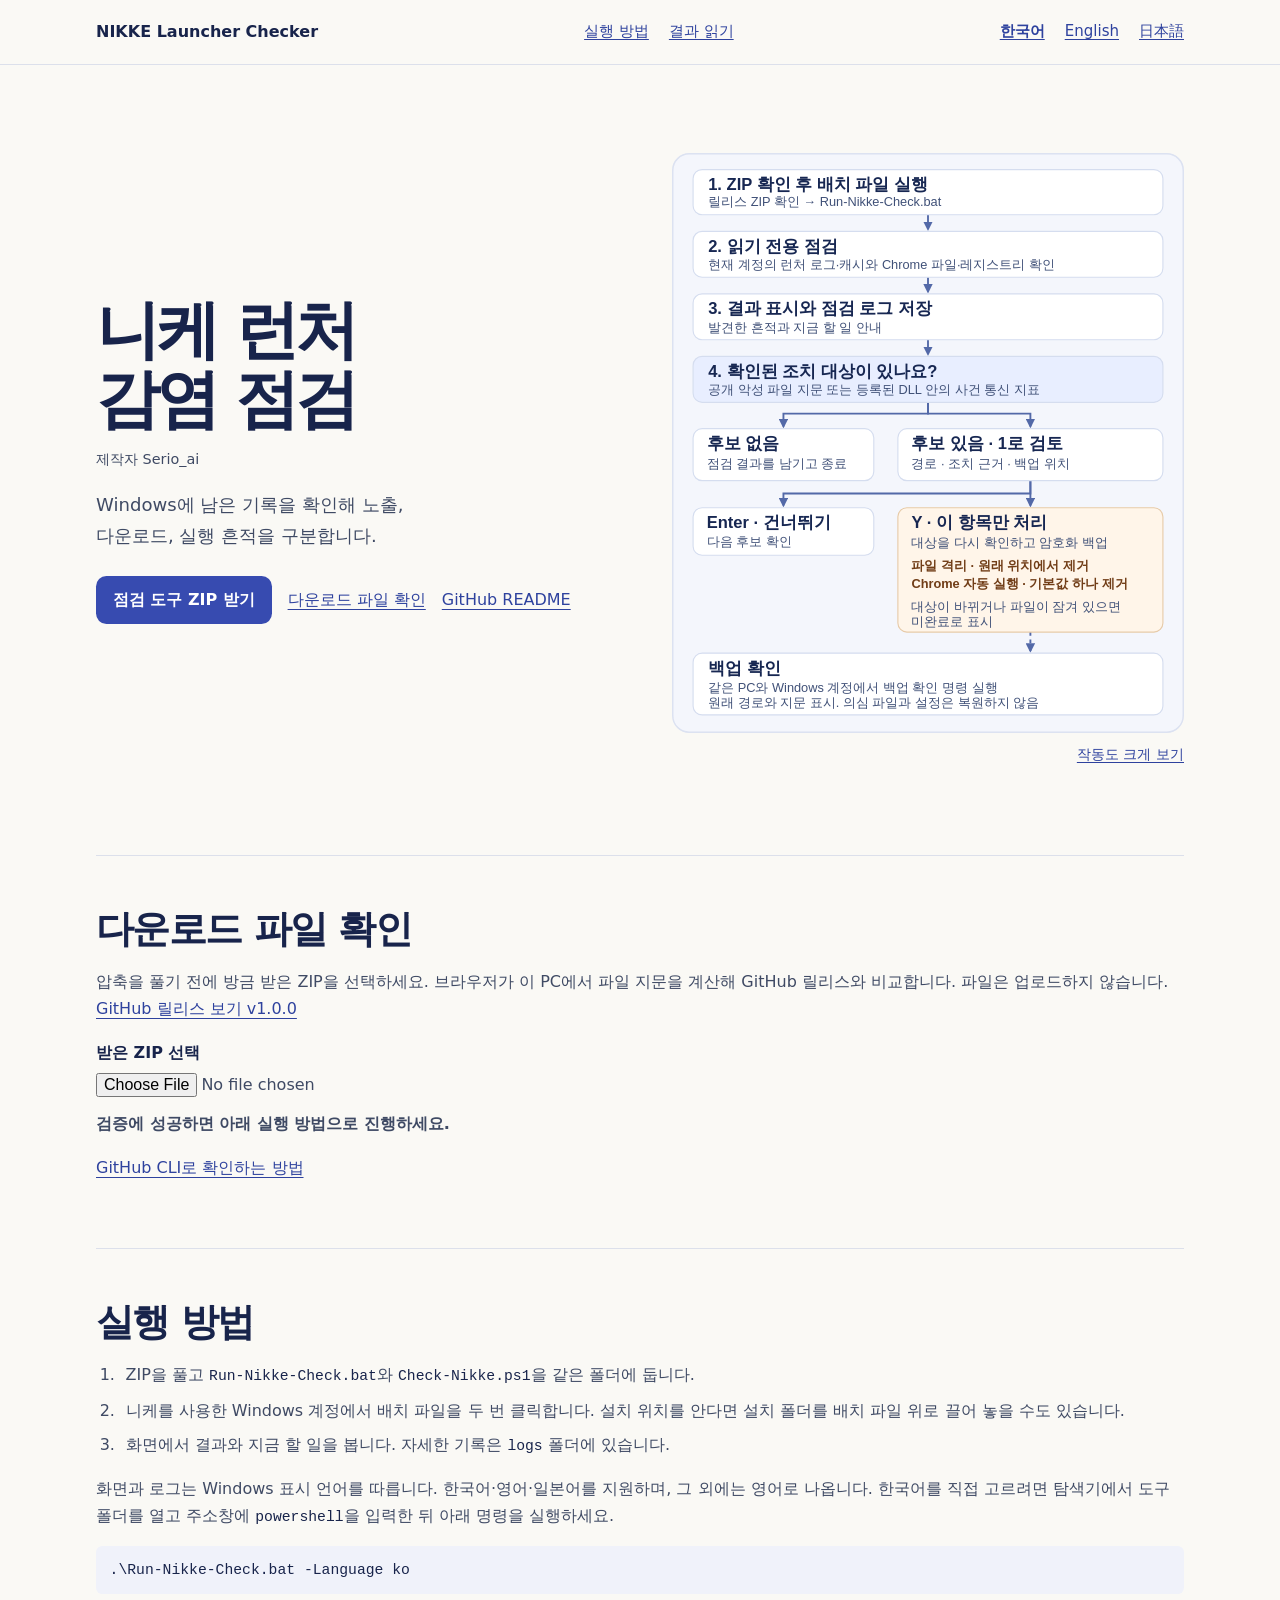
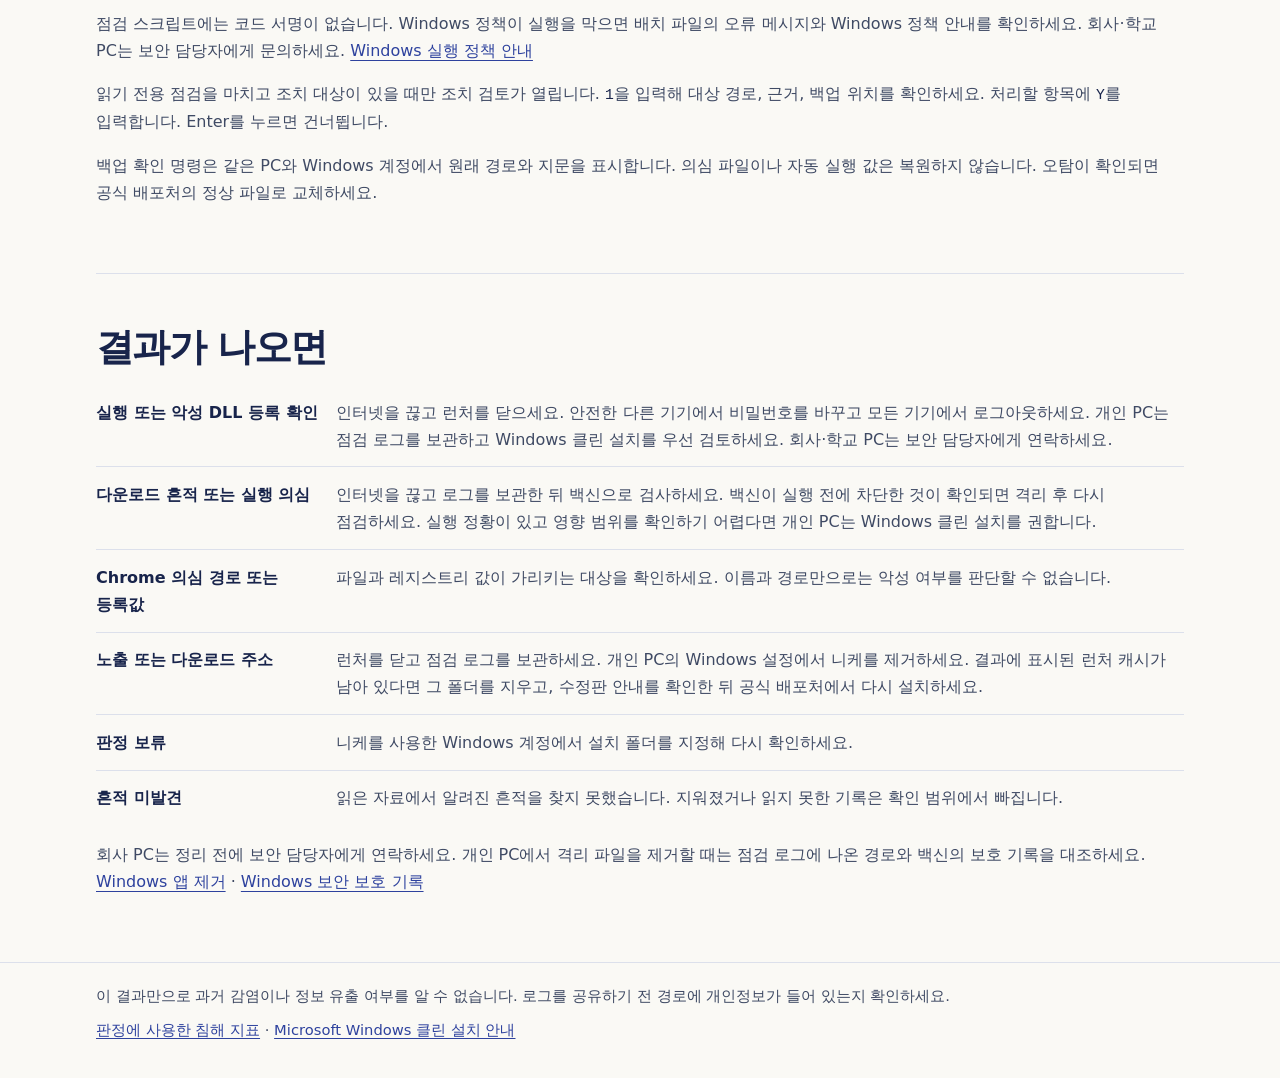
==== commit ee41c3fc: "Harden response actions and verify immutable downloads in the browser" ====
--- a/docs/index.html
+++ b/docs/index.html
@@ -10,6 +10,7 @@
   <link rel="alternate" hreflang="ja" href="https://burntgogi.github.io/nikke-launcher-checker/ja/">
   <link rel="alternate" hreflang="x-default" href="https://burntgogi.github.io/nikke-launcher-checker/">
   <link rel="stylesheet" href="./style.css">
+  <script defer src="./verify-release.js"></script>
 </head>
 <body>
   <header>
@@ -30,15 +31,30 @@
         <p class="author">제작자 Serio_ai</p>
         <p class="lead">Windows에 남은 기록을 확인해 노출, 다운로드, 실행 흔적을 구분합니다.</p>
         <div class="actions">
-          <a class="download" href="https://burntgogi.github.io/nikke-launcher-checker/Nikke-Launcher-Checker.zip" download>점검 도구 ZIP 받기</a>
+          <a class="download" href="https://github.com/Burntgogi/nikke-launcher-checker/releases/download/v1.0.0/Nikke-Launcher-Checker.zip">점검 도구 ZIP 받기</a>
+          <a href="#verify">다운로드 파일 확인</a>
           <a href="https://github.com/Burntgogi/nikke-launcher-checker#readme">GitHub README</a>
         </div>
       </div>
       <figure>
-        <img src="check-flow.svg" width="680" height="770" alt="읽기 전용 점검 후 결과를 저장합니다. 조치할 근거가 있으면 대상, 백업 위치, 복구 명령을 보여 주고 확인한 항목만 처리합니다.">
+        <img src="check-flow.svg" width="680" height="770" alt="ZIP을 확인한 뒤 읽기 전용으로 점검합니다. 조치 대상이 있으면 1로 검토하고 Y로 확인한 항목만 처리합니다. 백업에서 원래 경로와 지문을 볼 수 있습니다.">
         <figcaption><a href="check-flow.svg">작동도 크게 보기</a></figcaption>
       </figure>
     </div>
+    <section id="verify" class="file-check" data-release-tag="v1.0.0"
+      data-idle="검증에 성공하면 아래 실행 방법으로 진행하세요."
+      data-checking="GitHub 배포본과 비교하는 중입니다."
+      data-match="공식 배포본과 일치합니다. 압축을 풀고 아래 실행 방법을 따르세요."
+      data-mismatch="이 버전의 배포본과 일치하지 않습니다. 릴리스에서 ZIP을 다시 받으세요."
+      data-unavailable="파일을 확인할 수 없습니다. 인터넷 연결을 확인하고 다시 시도하세요.">
+      <h2>다운로드 파일 확인</h2>
+      <p>압축을 풀기 전에 방금 받은 ZIP을 선택하세요. 브라우저가 이 PC에서 파일 지문을 계산해 GitHub 릴리스와 비교합니다. 파일은 업로드하지 않습니다. <a href="https://github.com/Burntgogi/nikke-launcher-checker/releases/tag/v1.0.0">GitHub 릴리스 보기 v1.0.0</a></p>
+      <label for="downloaded-zip">받은 ZIP 선택</label>
+      <input id="downloaded-zip" type="file" accept=".zip,application/zip" aria-describedby="verification-result">
+      <p id="verification-result" role="status" data-state="idle">검증에 성공하면 아래 실행 방법으로 진행하세요.</p>
+      <noscript><p>브라우저에서 JavaScript를 사용하도록 설정하거나 README의 GitHub CLI 절차를 이용하세요.</p></noscript>
+      <p><a href="https://github.com/Burntgogi/nikke-launcher-checker#cli">GitHub CLI로 확인하는 방법</a></p>
+    </section>
     <section id="run">
       <h2>실행 방법</h2>
       <ol>
@@ -48,14 +64,16 @@
       </ol>
       <p>화면과 로그는 Windows 표시 언어를 따릅니다. 한국어·영어·일본어를 지원하며, 그 외에는 영어로 나옵니다. 한국어를 직접 고르려면 탐색기에서 도구 폴더를 열고 주소창에 <code>powershell</code>을 입력한 뒤 아래 명령을 실행하세요.</p>
       <pre><code>.\Run-Nikke-Check.bat -Language ko</code></pre>
-      <p>기본 점검에서는 기록을 읽고 로그를 저장합니다. 감염을 뒷받침할 근거가 있으면 파일 격리나 Chrome 자동 실행 해제를 선택할 수 있습니다. 화면에 표시된 대상 경로, 백업 위치와 복구 명령을 확인하세요. 처리할 항목에만 <code>Y</code>를 입력하고, 건너뛸 때는 Enter를 누르세요.</p>
-      <p>오탐으로 확인되면 같은 PC의 같은 Windows 계정에서 도구 폴더를 열고 주소창에 <code>powershell</code>을 입력하세요. 화면에 나온 복구 명령을 붙여 넣고, 경로가 맞으면 <code>RESTORE</code>를 입력하세요. 원래 위치에 파일이나 레지스트리 값이 있으면 복구가 중단됩니다.</p>
+      <p>점검 스크립트에는 코드 서명이 없습니다. Windows 정책이 실행을 막으면 배치 파일의 오류 메시지와 Windows 정책 안내를 확인하세요. 회사·학교 PC는 보안 담당자에게 문의하세요. <a href="https://learn.microsoft.com/en-us/powershell/module/microsoft.powershell.core/about/about_execution_policies">Windows 실행 정책 안내</a></p>
+      <p>읽기 전용 점검을 마치고 조치 대상이 있을 때만 조치 검토가 열립니다. <code>1</code>을 입력해 대상 경로, 근거, 백업 위치를 확인하세요. 처리할 항목에 <code>Y</code>를 입력합니다. Enter를 누르면 건너뜁니다.</p>
+      <p>백업 확인 명령은 같은 PC와 Windows 계정에서 원래 경로와 지문을 표시합니다. 의심 파일이나 자동 실행 값은 복원하지 않습니다. 오탐이 확인되면 공식 배포처의 정상 파일로 교체하세요.</p>
     </section>
     <section id="results">
       <h2>결과가 나오면</h2>
       <dl class="results">
-        <div><dt>실행 또는 Chrome 자동 실행 흔적</dt><dd>인터넷을 끊고 런처를 닫으세요. 다른 안전한 기기에서 비밀번호를 바꾸고 모든 기기에서 로그아웃하세요. 개인 PC라면 보호 기록을 보관한 뒤 백신이 격리한 위협을 제거하고 Windows 클린 설치를 검토하세요.</dd></div>
-        <div><dt>다운로드 흔적</dt><dd>인터넷을 끊고 런처를 닫으세요. 점검 로그를 보관한 뒤 백신으로 검사하고, 런처를 제거한 다음 다시 점검하세요. 실행을 배제하기 어렵다면 다른 기기에서 계정을 보호하세요.</dd></div>
+        <div><dt>실행 또는 악성 DLL 등록 확인</dt><dd>인터넷을 끊고 런처를 닫으세요. 안전한 다른 기기에서 비밀번호를 바꾸고 모든 기기에서 로그아웃하세요. 개인 PC는 점검 로그를 보관하고 Windows 클린 설치를 우선 검토하세요. 회사·학교 PC는 보안 담당자에게 연락하세요.</dd></div>
+        <div><dt>다운로드 흔적 또는 실행 의심</dt><dd>인터넷을 끊고 로그를 보관한 뒤 백신으로 검사하세요. 백신이 실행 전에 차단한 것이 확인되면 격리 후 다시 점검하세요. 실행 정황이 있고 영향 범위를 확인하기 어렵다면 개인 PC는 Windows 클린 설치를 권합니다.</dd></div>
+        <div><dt>Chrome 의심 경로 또는 등록값</dt><dd>파일과 레지스트리 값이 가리키는 대상을 확인하세요. 이름과 경로만으로는 악성 여부를 판단할 수 없습니다.</dd></div>
         <div><dt>노출 또는 다운로드 주소</dt><dd>런처를 닫고 점검 로그를 보관하세요. 개인 PC의 Windows 설정에서 니케를 제거하세요. 결과에 표시된 런처 캐시가 남아 있다면 그 폴더를 지우고, 수정판 안내를 확인한 뒤 공식 배포처에서 다시 설치하세요.</dd></div>
         <div><dt>판정 보류</dt><dd>니케를 사용한 Windows 계정에서 설치 폴더를 지정해 다시 확인하세요.</dd></div>
         <div><dt>흔적 미발견</dt><dd>읽은 자료에서 알려진 흔적을 찾지 못했습니다. 지워졌거나 읽지 못한 기록은 확인 범위에서 빠집니다.</dd></div>
--- a/docs/style.css
+++ b/docs/style.css
@@ -36,3 +36,9 @@
 [lang="ja"] body { word-break: normal; }
 nav a[aria-current="page"] { font-weight: 700; }
 pre { max-width: 100%; overflow-x: auto; padding: .65rem .85rem; background: #f0f2fa; border-radius: .4rem; }
+.file-check label { display: block; margin-bottom: .35rem; font-weight: 700; color: var(--ink); }
+.file-check input { max-width: 100%; font: inherit; }
+.file-check input:focus-visible { outline: 2px solid var(--accent); outline-offset: 4px; }
+.file-check [role="status"] { margin: .75rem 0; min-height: 1.7em; font-weight: 700; }
+.file-check [data-state="match"] { color: #18603b; }
+.file-check [data-state="mismatch"], .file-check [data-state="unavailable"] { color: #8c311e; }
